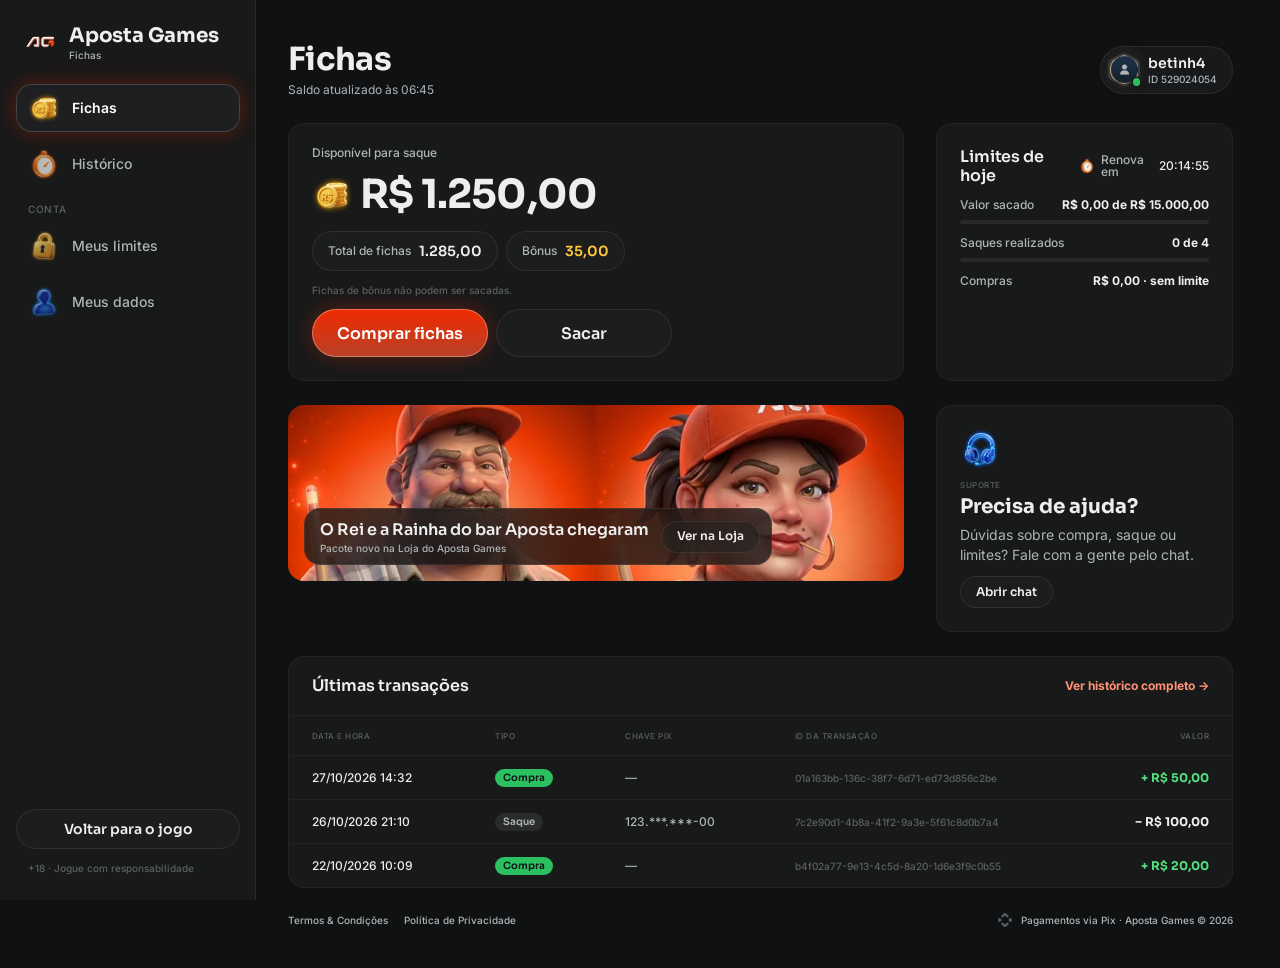
==== fichas/index.html @ f34101fd "Aposta Games · protótipo navegável gerado a partir do EstrelaGames (cores, logo, verso, Rei e Rainha" ====
<!doctype html>
<html lang="pt-BR">
<head>
<meta charset="utf-8">
<meta name="viewport" content="width=device-width, initial-scale=1, viewport-fit=cover">
<meta name="robots" content="noindex, nofollow">
<meta name="theme-color" content="#101112">
<title>Fichas · Aposta Games</title>
<link rel="icon" href="../assets/ui/logo_icon.webp">
<link rel="preconnect" href="https://fonts.googleapis.com">
<link rel="preconnect" href="https://fonts.gstatic.com" crossorigin>
<link rel="stylesheet" href="https://fonts.googleapis.com/css2?family=Inter:wght@400;500;600;700&family=Sora:wght@600;700;800&display=swap">
<link rel="stylesheet" href="../css/tokens.css?v=20261027h">
<link rel="stylesheet" href="../css/ui.css?v=20261027h">
<link rel="stylesheet" href="fichas.css?v=20261027h">
</head>
<body>
<svg width="0" height="0" style="position:absolute" aria-hidden="true">
  <defs><clipPath id="hexclip" clipPathUnits="objectBoundingBox"><path id="hexpath" d=""/></clipPath></defs>
  <symbol id="i-chev-l-light" viewBox="0 0 320 512"><path d="M20.7 267.3c-6.2-6.2-6.2-16.4 0-22.6l192-192c6.2-6.2 16.4-6.2 22.6 0s6.2 16.4 0 22.6L54.6 256 235.3 436.7c6.2 6.2 6.2 16.4 0 22.6s-16.4 6.2-22.6 0l-192-192z"/></symbol>
  <symbol id="i-x" viewBox="0 0 384 512"><path d="M324.5 411.1c6.2 6.2 16.4 6.2 22.6 0s6.2-16.4 0-22.6L214.6 256 347.1 123.5c6.2-6.2 6.2-16.4 0-22.6s-16.4-6.2-22.6 0L192 233.4 59.5 100.9c-6.2-6.2-16.4-6.2-22.6 0s-6.2 16.4 0 22.6L169.4 256 36.9 388.5c-6.2 6.2-6.2 16.4 0 22.6s16.4 6.2 22.6 0L192 278.6 324.5 411.1z"/></symbol>
  <symbol id="i-check" viewBox="0 0 448 512"><path d="M438.6 105.4c12.5 12.5 12.5 32.8 0 45.3l-256 256c-12.5 12.5-32.8 12.5-45.3 0l-128-128c-12.5-12.5-12.5-32.8 0-45.3s32.8-12.5 45.3 0L160 338.7 393.4 105.4c12.5-12.5 32.8-12.5 45.3 0z"/></symbol>
  <symbol id="i-copy" viewBox="0 0 448 512"><path d="M208 0H332.1c12.7 0 24.9 5.1 33.9 14.1l67.9 67.9c9 9 14.1 21.2 14.1 33.9V336c0 26.5-21.5 48-48 48H208c-26.5 0-48-21.5-48-48V48c0-26.5 21.5-48 48-48zM48 128h80v64H64V448H256V416h64v48c0 26.5-21.5 48-48 48H48c-26.5 0-48-21.5-48-48V176c0-26.5 21.5-48 48-48z"/></symbol>
  <symbol id="i-pix" viewBox="0 0 24 24"><path d="M6.1 6.3 10.1 2.3a2.7 2.7 0 0 1 3.8 0l4 4-2.3 2.3-2.9-2.9a1 1 0 0 0-1.4 0L8.4 8.6 6.1 6.3zm11.8 11.4-4 4a2.7 2.7 0 0 1-3.8 0l-4-4 2.3-2.3 2.9 2.9a1 1 0 0 0 1.4 0l2.9-2.9 2.3 2.3zM2.3 10.1l1.6-1.6L7.4 12l-3.5 3.5-1.6-1.6a2.7 2.7 0 0 1 0-3.8zm19.4 0a2.7 2.7 0 0 1 0 3.8l-1.6 1.6-3.5-3.5 3.5-3.5 1.6 1.6z"/></symbol>
</svg>

<div class="fx">
  <aside class="side" id="side" aria-label="Menu"></aside>
  <div class="main">
    <header class="mtop" id="mtop"></header>
    <main class="page" id="page"></main>
    <footer class="foot" id="foot"></footer>
  </div>
</div>
<div class="veil" id="veil" hidden><section class="drawer" id="drawer" role="dialog" aria-modal="true"></section></div>
<div class="toast" id="toast"><span class="hint-pill" id="toastTxt"></span></div>

<script src="fichas.js?v=20261027h"></script>
</body>
</html>
---- css/tokens.css ----
/* Aposta Games · tokens do DS EstrelaGames (Rjx31bgpOt4m1U8DVKyWtd · modo Aposta Games), valores resolvidos 1:1 */
:root{
  color-scheme: dark;
  /* background */
  --bg-default:#101112; --bg-subtle:#181919; --bg-strong:#212223; --bg-raised:#28292a; --bg-inset:#010101; --bg-highlight:#ffffff14; --bg-chrome:#181919; --bg-divider:#28292a; --bg-band:#00000052;
  --bga-default-50:#10111280; --bga-default-75:#101112bf; --bga-subtle-50:#18191980; --bga-subtle-75:#181919bf;
  --bga-strong-25:#21222340; --bga-strong-50:#21222380; --bga-strong-75:#212223bf;
  --bga-secondary-16:#ff927629; --bga-secondary-32:#ff927652; --bga-accent-12:#ffc8411f;
  /* border */
  --border-muted:#ffffff14; --border-default:#212223; --border-strong:#383a3b; --border-focus:#f02a00;
  --border-hl-top:#ffffff29; --border-gold-top:#ffd1c5e5; --border-gold-bottom:#f02a005c;
  /* text */
  --text-default:#edeeee; --text-muted:#b0b4b6; --text-link:#ff9276; --text-subtle:#5d6062; --text-disabled:#454849;
  --text-brand:#ff9276; --text-success:#52de7e; --text-error:#ff6b6e; --text-prize:#ffc841;
  --text-on-color:#ffffff; --text-on-color-muted:#ffffffd9; --text-on-color-subtle:#ffffffb2; --text-on-light:#101112;
  /* system */
  --sys-info:#ff3d00; --sys-success:#2cc160; --sys-success-strong:#8cf0a9; --sys-warning:#ffbe2e; --sys-error:#ef4452;
  --sysa-success-25:#2cc16040; --sysa-error-25:#ef445240; --sysa-info-25:#3b74f540;
  --notification-error:#ef4452;
  /* effects */
  --hl-subtle:#ffffff29; --hl:#ffffff52; --hl-strong:#ffffff7a;
  --shadow-faint:#0000001f; --shadow-subtle:#0000003d; --shadow:#00000066; --shadow-strong:#00000080;
  --glow-info:#f02a0052; --glow-accent:#ffbe2e52; --glow-success:#52de7ea3; --glow-gold:#ff927652; --glow-blue:#ff9276; --glow-red:#ff6b6e;
  /* surfaces */
  --surface-card-top:#181919; --surface-card-bottom:#101112; --surface-elevated-top:#28292a; --surface-elevated-bottom:#181919;
  /* buttons */
  --btn-primary-top:#f02a00; --btn-primary-bg:#b74127; --btn-secondary-border:#ff3d00;
  --btn-disabled-top:#28292a; --btn-disabled-bg:#28292a; --btn-disabled-text:#454849;
  /* tabs */
  --tab-default-text:#b0b4b6; --tab-container:#212223; --input-border:#212223;
  --tab-padrao:#f02a00; --tab-padrao-tint:#f02a003d; --tab-rosa:#e93d82; --tab-rosa-tint:#e93d823d;
  /* games */
  --game-truco:#e5484d; --game-paulista:#3b74f5; --game-cacheta:#8752f2; --game-tranca:#2cc160; --game-buraco:#1f9a4a;
  --game-poker:#0fa968; --game-sinuca:#2fa35a; --game-todos:#ff3d00; --game-domino:#14b8a6; --game-dama:#f76b15; --game-xadrez:#5b6cff;
  --game-paulista-tint:#3b74f53d; --game-truco-tint:#e5484d3d; --game-cacheta-tint:#8752f23d; --game-buraco-tint:#1f9a4a3d;
  /* crew */
  --crew-engenheiro:#4fb3ff; --crew-comandante:#f5c542; --crew-piloto:#ff5a36; --crew-navegador:#e86bff; --crew-explorador:#4dffb8;
  --crew-bar:#ff9f43; --crew-reis:#34d399; --crew-nobru:#3d8bff; --crew-inhui:#ff4fb0;
  /* stake / table */
  --stake-padrao-top:#75210e; --stake-padrao-bottom:#3c140b; --stake-iniciante-top:#1f9a4a; --stake-iniciante-bottom:#1f502c;
  --table-card-top:#1f5a4a; --table-card-bottom:#0f2e2a; --table-stake:#ffc841;
  --plus-bg:#52de7e; --plus-icon:#101112;
  /* cards */
  --card-face:#ffffff; --card-border:#9ea2a4; --suit-red:#c72c3d; --suit-black:#141922; --back-top:#8e321d; --back-bottom:#540d00;
  /* seat timer */
  --seat-timer-track:#ffffff1f; --seat-timer:#ff3d00;
  /* type */
  --f-display:"Sora", "Inter", system-ui, sans-serif;
  --f-ui:"Inter", system-ui, -apple-system, sans-serif;
  --f-call:"Industry", "Sora", sans-serif;
  /* marca · Aposta Games (sobrescreve) */
  --back-top:#651301; --back-bottom:#201411; --btn-primary-text:#ffffff; --crew-nobru:#FF3D00; --crew-inhui:#FF3D00; --crew-rainhaaposta:#FF9276;
}
/* estilos de texto do DS */
.t-d3xl{font:700 64px/1.2 var(--f-display);letter-spacing:-.02em}
.t-d2xl{font:700 48px/1.2 var(--f-display);letter-spacing:-.02em}
.t-dxl{font:700 40px/1.2 var(--f-display);letter-spacing:-.02em}
.t-dl{font:700 32px/1.2 var(--f-display);letter-spacing:-.02em}
.t-dm{font:700 24px/1.2 var(--f-display);letter-spacing:-.01em}
.t-ds{font:700 20px/1.2 var(--f-display);letter-spacing:-.01em}
.t-dxs{font:600 16px/1.2 var(--f-display)}
.t-d2xs{font:600 14px/1.2 var(--f-display)}
.t-d3xs{font:600 12px/1.2 var(--f-display)}
.t-hm{font:700 20px/1.2 var(--f-ui)}
.t-ll{font:500 16px/1 var(--f-ui)} .t-lm{font:500 14px/1 var(--f-ui)} .t-ls{font:500 12px/1 var(--f-ui)} .t-lxs{font:500 10px/1 var(--f-ui)} .t-l2xs{font:500 8px/1 var(--f-ui)}
.t-link{font:700 12px/1.5 var(--f-ui)}
.t-p2xl{font:400 20px/1.5 var(--f-ui)} .t-pm{font:400 14px/1.5 var(--f-ui)} .t-ps{font:400 12px/1.5 var(--f-ui)}
---- css/ui.css ----
/* EstrelaGames · base + componentes do DS (Apple Gamer Style · Glass). Medidas 1:1 com o Figma (frame 375). */
*{box-sizing:border-box}
html,body{height:100%;margin:0}
body{background:#05080c;color:var(--text-default);font-family:var(--f-ui);-webkit-font-smoothing:antialiased;overflow:hidden;-webkit-text-size-adjust:100%}
button{font:inherit;color:inherit;border:0;background:none;padding:0;margin:0;cursor:pointer;-webkit-tap-highlight-color:transparent;text-align:inherit}
button:focus-visible,[role="button"]:focus-visible{outline:2px solid var(--border-focus);outline-offset:2px}
/* cards clicáveis são div[role=button]: o WebKit (iPhone) não estica os filhos de um <button> com flex */
[role="button"]{cursor:pointer;-webkit-tap-highlight-color:transparent;-webkit-user-select:none;user-select:none;outline:0}
input{font:inherit;color:inherit;border:0;background:none;outline:0;padding:0;margin:0;min-width:0}
img,video{display:block;max-width:100%;user-select:none;-webkit-user-drag:none}
svg{display:block}
[hidden]{display:none!important}
.ic{flex:none;object-fit:contain;pointer-events:none}

/* ---------- aparelho ---------- */
.stage-wrap{position:fixed;inset:0;display:flex;align-items:center;justify-content:center}
.phone{position:relative;width:375px;height:812px;background:var(--bg-subtle);overflow:hidden;border-radius:48px;box-shadow:0 0 0 10px #0c1016,0 0 0 11px #2a3340,0 40px 80px rgba(0,0,0,.6);transform-origin:center;display:flex;flex-direction:column}
.status{position:relative;flex:none;height:44px;display:flex;align-items:center;justify-content:space-between;padding:0 26px 0 32px;font:600 15px/1 var(--f-ui);background:var(--bg-subtle);z-index:60;pointer-events:none}
.status .island{position:absolute;left:50%;top:10px;width:118px;height:32px;margin-left:-59px;border-radius:20px;background:#000}
.status .icons{display:flex;gap:6px;align-items:center}
.app{position:relative;flex:1;min-height:0;overflow:hidden}
@media (max-width:520px){
  .phone{width:100vw;height:100vh;height:100dvh;border-radius:0;box-shadow:none;transform:none!important}
  .status{display:none}
  .app{padding-top:env(safe-area-inset-top,0px)}
}
.scr{position:absolute;inset:0;display:flex;flex-direction:column;background:var(--bg-subtle);overflow:hidden}
.app>.scr{top:env(safe-area-inset-top,0px)}
@media (min-width:521px){.app>.scr{top:0}}
.scroll{flex:1;min-height:0;overflow-y:auto;overflow-x:hidden;-webkit-overflow-scrolling:touch;scrollbar-width:none;overscroll-behavior:contain}
.scroll::-webkit-scrollbar,.hscroll::-webkit-scrollbar{display:none}
/* linha com rolagem lateral: sem clip, sangra até a borda da tela (regra Oct 26) */
.hscroll{display:flex;overflow-x:auto;overflow-y:visible;scrollbar-width:none;margin:0 -8px;padding:0 8px;scroll-padding:0 8px;-webkit-overflow-scrolling:touch}

/* ---------- ícones 3D ---------- */
.i16{width:16px;height:16px}.i20{width:20px;height:20px}.i24{width:24px;height:24px}.i28{width:28px;height:28px}.i32{width:32px;height:32px}.i36{width:36px;height:36px}.i40{width:40px;height:40px}.i48{width:48px;height:48px}

/* ---------- header-game (Mobile · Glass) ---------- */
.hdr{position:relative;flex:none;height:64px;display:flex;align-items:center;gap:4px;padding:8px 12px;background:var(--bg-subtle);overflow:hidden;z-index:20}
.hdr::before{content:"";position:absolute;left:48px;top:-70px;width:280px;height:140px;border-radius:50%;background:var(--glow-blue);filter:blur(60px);opacity:.15;pointer-events:none}
.hdr .side{position:relative;flex:1;min-width:0;display:flex;align-items:center;gap:4px}
.hdr .logo{width:24px;height:36px;display:grid;place-items:center;flex:none}
.hdr .logo img{width:25px;height:24px}
.cpill{flex:1;min-width:0;height:34px;display:flex;align-items:center;gap:2px;padding:4px;border-radius:999px;background:linear-gradient(90deg,#52de7e1a,#21222306),var(--bga-strong-50);box-shadow:inset 0 0 0 1px var(--border-muted);overflow:hidden}
.cpill.bonus{padding:4px 8px 4px 4px;background:linear-gradient(90deg,#21222306,#ffc8411a),var(--bga-strong-50)}
.cpill .ic{width:24px;height:24px}
.cpill .t{flex:1;min-width:0;display:flex;flex-direction:column;gap:2px;text-align:left}
.cpill .t small{font:500 8px/1 var(--f-ui);color:var(--text-muted)}
.cpill .t b{font:700 12px/10px var(--f-ui);color:var(--text-default);white-space:nowrap;overflow:hidden;text-overflow:ellipsis}
.cpill.bonus .t b{color:var(--text-prize)}
.cpill .plus{width:20px;height:20px;border-radius:10px;background:var(--plus-bg);display:grid;place-items:center;flex:none}
.cpill .plus svg{width:12px;height:12px;fill:var(--plus-icon)}
.hbell{position:relative;width:36px;height:36px;border-radius:18px;background:var(--bga-strong-50);box-shadow:inset 0 0 0 1px var(--border-muted);display:grid;place-items:center;flex:none}
.hbell .ic{width:28px;height:28px}
.hbell i{position:absolute;left:28px;top:0;width:8px;height:8px;border-radius:50%;background:var(--notification-error)}
.hbell i[hidden]{display:none}

/* ---------- header-avatar (hexágono com borda da tripulação) ---------- */
.hav{position:relative;display:inline-block;flex:none;width:var(--w,44px);height:var(--h,48px)}
.hav .gl{position:absolute;left:-4.5%;top:0;width:109%;aspect-ratio:1;border-radius:50%;background:var(--cc);filter:blur(calc(var(--w,44px) * .16));opacity:.45;pointer-events:none}
.hav .hx{position:absolute;inset:0;-webkit-clip-path:url(#hexclip);clip-path:url(#hexclip);background:var(--cc)}
.hav .hx img{position:absolute;inset:2px;width:calc(100% - 4px);height:calc(100% - 4px);object-fit:cover;object-position:center top;-webkit-clip-path:url(#hexclip);clip-path:url(#hexclip);background:var(--bg-raised)}
.hav .on{position:absolute;left:77%;top:75%;width:23%;aspect-ratio:1;border-radius:50%;background:var(--sys-success);box-shadow:0 0 0 1.5px var(--bg-subtle)}
.hav.xs{--w:24px;--h:26px}.hav.s{--w:32px;--h:35px}.hav.m{--w:44px;--h:48px}.hav.l{--w:56px;--h:60px}
.hav.xs .hx img,.hav.s .hx img{inset:1.5px;width:calc(100% - 3px);height:calc(100% - 3px)}
.hav.empty{height:var(--w)}
.hav.empty .av0{position:absolute;inset:4.5%;width:91%;height:91%}
.hav.empty .add{position:absolute;left:63.6%;top:63.6%;width:27.3%;height:27.3%;border-radius:50%;background:var(--plus-bg);box-shadow:0 0 0 1.2px var(--bg-subtle);display:grid;place-items:center}
.hav.empty .add svg{width:58%;height:58%;fill:var(--plus-icon)}

/* ---------- avatar circular (avatar-estrela-games) ---------- */
.av{position:relative;display:inline-block;vertical-align:middle;flex:none;width:var(--s,48px);height:var(--s,48px);border-radius:50%;background:linear-gradient(180deg,var(--surface-elevated-top),var(--surface-elevated-bottom));box-shadow:inset 0 0 0 var(--bw,2px) #ffffff29}
.av img{position:absolute;inset:var(--bw,2px);width:calc(100% - 2*var(--bw,2px));height:calc(100% - 2*var(--bw,2px));border-radius:50%;object-fit:cover;object-position:center top}
.av.s{--s:32px;--bw:1px}.av.m{--s:48px;--bw:2px}.av.l{--s:80px;--bw:3px}.av.xl{--s:120px;--bw:4px}
.av .lvl{position:absolute;left:50%;bottom:-4px;transform:translateX(-50%);padding:1px 6px;border-radius:999px;background:var(--bg-raised);box-shadow:0 0 0 2px var(--bg-default);font:600 12px/14px var(--f-display);white-space:nowrap}
.av.empty .ph{position:absolute;inset:25%;width:50%;height:50%;fill:#ffffff52}
.av .addb{position:absolute;left:63.3%;top:63.3%;width:36.7%;height:36.7%;border-radius:50%;background:var(--plus-bg);display:grid;place-items:center;box-shadow:0 0 0 3px var(--bg-subtle)}
.av .addb svg{width:50%;height:50%;fill:#fff}

/* ---------- navbar-glass ---------- */
.nav{position:absolute;left:16px;right:16px;bottom:calc(12px + env(safe-area-inset-bottom,0px));height:64px;display:flex;align-items:stretch;padding:4px;border-radius:24px;background:var(--bga-strong-75);box-shadow:inset 0 0 0 1px var(--border-muted);-webkit-backdrop-filter:blur(24px);backdrop-filter:blur(24px);z-index:30}
.nav>button{position:relative;flex:1;min-width:0;display:flex;flex-direction:column;align-items:center;justify-content:center;border-radius:20px}
.nav>button .ic{width:32px;height:32px;opacity:.75}
.nav>button>span{font:500 10px/1 var(--f-ui);color:var(--text-subtle);white-space:nowrap}
.nav>button.on{flex:none;width:104px;justify-content:flex-end;gap:2px;padding-bottom:6px;background:var(--bga-secondary-16);box-shadow:inset 0 0 0 1px var(--hl-subtle),0 0 20px var(--glow-info)}
.nav>button.on .ic{position:absolute;left:28px;top:-14px;width:48px;height:48px;opacity:1}
.nav>button.on .lr{width:100%;display:flex;align-items:center;justify-content:space-between;padding:0 8px}
.nav>button.on .lr span{font:500 10px/1 var(--f-ui);color:var(--text-on-color)}
.nav .lr i{width:16px;height:16px;display:grid;place-items:center}
.nav .lr svg{width:10px;height:16px;fill:var(--text-on-color)}

/* ---------- game-block ---------- */
.gb{position:relative;flex:none;width:72px;height:64px;border-radius:16px;display:flex;flex-direction:column;align-items:center;justify-content:center;padding:4px 0;background:var(--tab-container);box-shadow:inset 0 0 0 1px var(--hl);font:500 10px/1 var(--f-ui);color:var(--text-on-color);white-space:nowrap}
.gb .ic{width:40px;height:40px}
.gb.on{justify-content:flex-end;padding:0 0 6px;background:var(--gc);box-shadow:0 4px 12px var(--gs,transparent)}
.gb.on .ic{position:absolute;left:50%;top:-12px;width:60px;height:60px;margin-left:-30px}
.gb .lk{position:absolute;right:4px;top:4px;width:14px;height:14px;opacity:.8}
.gb.on .lk{display:none}
.games-row{gap:8px;padding-top:12px;margin-top:-12px}
.games-row .gb{width:72px}

/* ---------- tabs ---------- */
.tabs{display:flex;gap:2px;height:44px;padding:4px;border-radius:12px;background:var(--bg-raised);box-shadow:inset 0 0 0 1px var(--input-border)}
.tabs>button{position:relative;flex:1;min-width:0;height:34px;border-radius:8px;display:flex;align-items:center;justify-content:center;padding:8px 16px;font:500 12px/1 var(--f-ui);color:var(--tab-default-text);white-space:nowrap}
.tabs>button.on{background:var(--tc-tint);font:700 12px/18px var(--f-ui);color:var(--text-default)}
.tabs>button.on::after{content:"";position:absolute;left:50%;bottom:0;width:24px;height:3px;margin-left:-12px;border-radius:2px;background:var(--tc);box-shadow:0 0 8px var(--tc)}
.tabs>button .lk{font:500 9px/1 var(--f-ui);margin-left:4px;opacity:.7}
.tabs{--tc:var(--tab-padrao);--tc-tint:var(--tab-padrao-tint)}
.tabs.t-azul{--tc:var(--game-paulista);--tc-tint:var(--game-paulista-tint)}
.tabs.t-vermelha{--tc:var(--game-truco);--tc-tint:var(--game-truco-tint)}
.tabs.t-roxa{--tc:var(--game-cacheta);--tc-tint:var(--game-cacheta-tint)}
.tabs.t-verde{--tc:var(--game-buraco);--tc-tint:var(--game-buraco-tint)}
.tabs.t-rosa{--tc:var(--tab-rosa);--tc-tint:var(--tab-rosa-tint)}

/* ---------- button-glass ---------- */
.btn{display:inline-flex;align-items:center;justify-content:center;gap:8px;white-space:nowrap;transition:transform .12s,filter .12s;flex:none}
.btn:active{transform:scale(.97)}
.btn.l{height:48px;padding:0 24px;border-radius:24px;font:600 16px/1.2 var(--f-display)}
.btn.m{height:40px;padding:0 20px;border-radius:20px;font:600 14px/1.2 var(--f-display)}
.btn.s{height:32px;padding:0 16px;border-radius:16px;font:600 12px/1.2 var(--f-display)}
.btn.xl{height:56px;padding:0 24px;border-radius:28px;font:600 16px/1.2 var(--f-display)}
.btn.m44{height:44px;border-radius:22px}
.btn.pri{background:linear-gradient(180deg,var(--btn-primary-top),var(--btn-primary-bg));box-shadow:inset 0 0 0 1px var(--hl),0 0 20px var(--glow-info);color:var(--btn-primary-text)}
.btn.sec{background:var(--bga-strong-50);box-shadow:inset 0 0 0 1px var(--border-muted);color:var(--text-default)}
.btn:disabled,.btn.dis{background:var(--btn-disabled-bg);box-shadow:none;color:var(--btn-disabled-text);pointer-events:none}
.btn.danger-txt{background:none;box-shadow:none;color:var(--text-error);font:500 14px/1 var(--f-ui)}
.btn.fill{flex:1;min-width:0}
.btn.wide{width:100%}
.btn .ic{width:20px;height:20px}

/* ---------- button-icon ---------- */
.bicon{width:40px;height:40px;border-radius:20px;display:grid;place-items:center;flex:none;background:var(--bga-strong-50);box-shadow:inset 0 0 0 1px var(--border-muted)}
.bicon .ic{width:24px;height:24px}
.bicon.s{width:32px;height:32px;border-radius:16px}.bicon.s .ic{width:20px;height:20px}
.bicon svg{width:14px;height:14px;fill:var(--text-default)}
.bicon.s28{width:28px;height:28px;border-radius:14px}.bicon.s28 svg{width:16px;height:16px}

/* ---------- tag ---------- */
.tag{display:inline-flex;align-items:center;gap:4px;padding:2px 8px;border-radius:999px;font:600 12px/14px var(--f-display);white-space:nowrap;flex:none}
.tag.neutral{background:#ffffff14;color:var(--text-muted)}
.tag.gold{background:#ff927629;color:var(--text-brand);box-shadow:inset 0 0 0 1px #ffd1c58c}
.tag.success{background:var(--sys-success);color:var(--bg-default)}
.tag.danger{background:var(--sys-error);color:var(--text-default)}
.tag.info{background:var(--sys-info);color:var(--text-default)}
.tag.live{background:var(--sys-error);color:var(--text-default)}
.tag.beginner{background:var(--game-buraco);color:var(--text-default)}

/* ---------- section-title ---------- */
.stitle{display:flex;align-items:center;justify-content:space-between;gap:16px}
.stitle .tx{flex:1;min-width:0;display:flex;flex-direction:column;gap:2px}
.stitle b{font:700 20px/1.2 var(--f-display);letter-spacing:-.01em}
.stitle small{font:500 12px/1 var(--f-ui);color:var(--text-muted)}
.trow{display:flex;align-items:center;justify-content:space-between;gap:8px}
.trow b{font:600 14px/1.2 var(--f-display)}
.trow small{font:500 10px/1 var(--f-ui);color:var(--text-subtle)}

/* ---------- page-top ---------- */
.ptop{flex:none;display:flex;align-items:center;justify-content:space-between;gap:8px;padding:8px;min-height:45px}
.ptop .l{display:flex;align-items:center;gap:8px;min-width:0}
.ptop .back{width:28px;height:28px;border-radius:14px;display:grid;place-items:center;background:var(--bga-strong-50);box-shadow:inset 0 0 0 1px var(--border-muted);flex:none}
.ptop .back svg{width:10px;height:16px;fill:var(--text-default)}
.ptop .tx{display:flex;flex-direction:column;min-width:0}
.ptop .tx b{font:600 16px/1.2 var(--f-display);white-space:nowrap;overflow:hidden;text-overflow:ellipsis}
.ptop .tx small{display:flex;align-items:center;gap:4px;font:500 10px/1 var(--f-ui);color:var(--text-muted)}
.ptop .tx small i{width:6px;height:6px;border-radius:50%;background:var(--sys-success)}

/* ---------- input-search / input ---------- */
.search{display:flex;align-items:center;gap:8px;height:40px;padding:0 16px 0 12px;border-radius:20px;background:var(--bga-strong-50);box-shadow:inset 0 0 0 1px var(--border-muted)}
.search svg{width:16px;height:16px;fill:var(--text-muted);flex:none}
.search input{flex:1;font:500 12px/1 var(--f-ui);color:var(--text-default)}
.search input::placeholder{color:var(--text-muted)}
.field{display:flex;flex-direction:column;gap:8px}
.field>label{font:500 14px/1 var(--f-ui);color:var(--text-default)}
.field .box{display:flex;align-items:center;gap:8px;height:40px;padding:8px 12px;border-radius:12px;background:var(--bga-strong-50);box-shadow:inset 0 0 0 1px var(--border-muted)}
.field .box:focus-within{box-shadow:inset 0 0 0 1px var(--border-focus)}
.field .box input{flex:1;font:400 14px/1.5 var(--f-ui);color:var(--text-default)}
.field .box input::placeholder{color:var(--text-disabled)}
.field .box button svg{width:20px;height:20px;fill:var(--text-muted)}

/* ---------- otp ---------- */
.otp{display:flex;gap:8px;justify-content:center}
.otp .bx{width:48px;height:56px;border-radius:12px;background:#ffffff14;display:grid;place-items:center;font:700 24px/1.2 var(--f-display);color:var(--text-default);box-shadow:inset 0 0 0 1px var(--border-muted)}
.otp .bx.act{background:#ffffff1f;box-shadow:inset 0 0 0 2px var(--border-focus),0 0 12px var(--glow-info)}
.otp .bx.act::after{content:"";width:2px;height:24px;background:var(--border-focus);animation:blink 1s steps(1) infinite}
@keyframes blink{50%{opacity:0}}
.otp-in{position:absolute;opacity:0;pointer-events:none;width:1px;height:1px}

/* ---------- progress ---------- */
.prog{height:4px;border-radius:999px;background:#ffffff1f;overflow:hidden;flex:1}
.prog i{display:block;height:100%;border-radius:inherit;background:var(--tab-padrao);transition:width .3s}

/* ---------- stake-pill ---------- */
.stakes{position:relative;height:128px;overflow:hidden;margin:0 -8px}
.stakes .track{position:absolute;top:8px;left:50%;transform:translateX(-50%);display:flex;align-items:center;gap:8px;height:112px}
.sp{position:relative;flex:none;display:flex;flex-direction:column;border-radius:16px;padding:4px 4px 0;background:linear-gradient(180deg,var(--surface-elevated-top),var(--surface-card-bottom));box-shadow:inset 0 0 0 1px #ffffff29,0 16px 40px var(--shadow);transition:width .25s,height .25s}
.sp .st{position:relative;flex:1;align-self:stretch;border-radius:12px;display:flex;flex-direction:column;align-items:center;justify-content:center;gap:4px;background:linear-gradient(180deg,var(--stake-padrao-top),var(--stake-padrao-bottom));box-shadow:inset 0 0 0 1px var(--hl-subtle),inset 0 2px 8px var(--shadow)}
.sp .v{display:flex;align-items:center;gap:4px;font:600 14px/1.2 var(--f-display);white-space:nowrap}
.sp .v .ic{width:14px;height:14px}
.sp .q{position:absolute;top:4px;right:4px;display:flex;align-items:center;gap:3px;padding:2px 5px;border-radius:8px;background:var(--bga-strong-50);font:500 8px/1 var(--f-ui);white-space:nowrap}
.sp .q::before{content:"";width:5px;height:5px;border-radius:50%;background:var(--sys-success)}
.sp .tg{padding:2px 6px;border-radius:6px;background:var(--bga-strong-50);font:500 8px/1 var(--f-ui);color:var(--text-success)}
.sp .ft{flex:none;display:flex;align-items:center;justify-content:center;gap:3px;padding:4px 0 5px;white-space:nowrap}
.sp .ft small{font:500 8px/1 var(--f-ui);color:var(--text-muted)}
.sp .ft b{font:500 8px/1 var(--f-ui)}
.sp.ini .st{background:linear-gradient(180deg,var(--stake-iniciante-top),var(--stake-iniciante-bottom))}
.sp.S{width:68px;height:68px;padding:4px}
.sp.S .q,.sp.S .ft,.sp.S .tg{display:none}
.sp.M{width:88px;height:88px}
.sp.M .v{font:600 16px/1.2 var(--f-display)} .sp.M .v .ic{width:18px;height:18px}
.sp.L{width:112px;height:112px}
.sp.L .v{font:700 20px/1.2 var(--f-display);letter-spacing:-.01em} .sp.L .v .ic{width:24px;height:24px}
.sp.L .ft b{font:500 10px/1 var(--f-ui)}
.sp.on{box-shadow:inset 0 0 0 2px var(--btn-secondary-border),0 0 20px var(--glow-info)}
.sp.on .st{background:linear-gradient(180deg,var(--btn-primary-top),var(--btn-primary-bg))}
.sp.on.ini .st{background:linear-gradient(180deg,var(--stake-iniciante-top),var(--stake-iniciante-bottom))}
.stake-grid{display:grid;grid-template-columns:repeat(3,minmax(0,1fr));gap:12px}
.stake-grid .sp{width:auto;height:88px}

/* ---------- table-glass (mesa aberta) ---------- */
.tg-row{display:grid;grid-template-columns:repeat(2,minmax(0,1fr));gap:16px 8px}
.tgl{position:relative;height:92px;border-radius:46px;padding:4px;display:flex;background:linear-gradient(180deg,var(--surface-elevated-top),var(--surface-card-bottom));box-shadow:inset 0 0 0 1px #ffffff29,0 16px 40px var(--shadow);text-align:left}
.tgl .felt{flex:1;align-self:stretch;min-width:0;display:flex;align-items:center;padding:10px 12px 6px 70px;border-radius:41px;background:linear-gradient(180deg,var(--table-card-top),var(--table-card-bottom));box-shadow:inset 0 0 0 1px var(--hl-subtle),inset 0 2px 8px var(--shadow)}
.tgl .vals{display:flex;flex-direction:column;gap:4px;min-width:0}
.tgl .vals b{font:600 14px/1.2 var(--f-display);color:var(--table-stake);white-space:nowrap}
.tgl .vals small{font:500 10px/1 var(--f-ui);color:#ffffffb2;white-space:nowrap}
.tgl .seats{display:flex;align-items:center;gap:2px;height:20px}
.tgl .seats .pl{display:flex}
.tgl .seats .pl span{width:20px;height:20px;border-radius:10px;overflow:hidden;background:var(--cc);margin-right:-6px;box-shadow:0 0 0 1px var(--table-card-bottom)}
.tgl .seats .pl span img{width:100%;height:100%;object-fit:cover;object-position:center top}
.tgl .seats em{font:600 12px/14px var(--f-display);font-style:normal;margin-left:8px}
.tgl .tab{position:absolute;left:50%;top:-8px;transform:translateX(-50%);padding:2px 8px;border-radius:8px;background:var(--surface-elevated-top);box-shadow:inset 0 0 0 1px var(--border-muted);font:500 10px/12px var(--f-ui);color:var(--text-subtle);white-space:nowrap}
.tgl .deck{position:absolute;left:14px;top:25px;width:52px;height:52px}
.tgl.locked .felt>*{opacity:.55}
.tgl.pool{border-radius:16px}
.tgl.pool .felt{border-radius:12px;position:relative;overflow:hidden;background:linear-gradient(180deg,#2fa35a,#145c32)}
.tgl.pool .felt::before{content:"";position:absolute;left:30%;top:0;bottom:0;border-left:1px solid #ffffff29}
.tgl.pool .pk{position:absolute;width:10px;height:10px;border-radius:50%;background:#000000b2;box-shadow:inset 0 0 0 1px #ffffff1f}

/* ---------- action-tile ---------- */
.atile{width:80px;height:64px;border-radius:16px;display:flex;flex-direction:column;align-items:center;justify-content:center;background:var(--bga-strong-50);box-shadow:inset 0 0 0 1px var(--border-muted);font:600 14px/1.2 var(--f-display);flex:none}
.atile .ic{width:28px;height:28px}

/* ---------- bottom sheet (sheet glass) ---------- */
.veil{position:absolute;inset:0;z-index:50;background:var(--bga-default-75);display:flex;align-items:flex-end;animation:fade .2s both}
.bsheet{position:relative;width:100%;max-height:calc(100% - 24px);display:flex;flex-direction:column;align-items:stretch;gap:12px;padding:8px 12px calc(24px + env(safe-area-inset-bottom,0px));border-radius:24px 24px 0 0;background:var(--bg-subtle);box-shadow:inset 0 1px 0 var(--hl-subtle),0 16px 40px var(--shadow);animation:up .28s cubic-bezier(.2,.9,.3,1) both;overflow:hidden}
.bsheet.g16{gap:16px}
.bsheet .handle{width:36px;height:4px;border-radius:2px;background:var(--border-muted);align-self:center;flex:none}
.bsheet .scroll{margin:0 -12px;padding:0 12px}
.sh-h{display:flex;align-items:center;gap:12px;flex:none}
.sh-h>.ic{width:36px;height:36px}
.sh-h .tx{flex:1;min-width:0;display:flex;flex-direction:column;gap:2px}
.sh-h .tx b{font:600 16px/1.2 var(--f-display)}
.sh-h .tx small{font:500 10px/1.2 var(--f-ui);color:var(--text-subtle)}
.sh-h .tx small.ok{display:flex;align-items:center;gap:6px;color:var(--sys-success)}
.sh-h .tx small.ok::before{content:"";width:8px;height:8px;border-radius:50%;background:var(--sys-success)}
.xbtn{width:32px;height:32px;border-radius:16px;display:grid;place-items:center;background:var(--bga-strong-50);box-shadow:inset 0 0 0 1px var(--border-muted);flex:none}
.xbtn svg{width:14px;height:14px;fill:var(--text-default)}
@keyframes up{from{transform:translateY(100%)}to{transform:none}}
@keyframes fade{from{opacity:0}}
@keyframes pop{from{transform:scale(.3);opacity:0}}

/* ---------- hint (pílula) / toast ---------- */
.hint-pill{display:inline-flex;align-items:center;gap:4px;padding:4px 12px;border-radius:999px;background:var(--bga-strong-75);box-shadow:inset 0 0 0 1px var(--hl-subtle);font:500 10px/1.2 var(--f-ui);color:var(--text-default);white-space:nowrap;-webkit-backdrop-filter:blur(12px);backdrop-filter:blur(12px)}
.toast{position:absolute;left:50%;top:72px;transform:translate(-50%,-8px);opacity:0;transition:opacity .2s,transform .2s;z-index:90;pointer-events:none;max-width:calc(100% - 32px)}
.toast .hint-pill{font-size:11px;padding:6px 14px;white-space:normal;text-align:center}
.toast.show{opacity:1;transform:translate(-50%,0)}

/* ---------- list / cells ---------- */
.cell{display:flex;flex-direction:column;gap:2px;padding:8px;border-radius:12px;background:var(--bga-strong-50);box-shadow:inset 0 0 0 1px var(--border-muted);min-width:0;flex:1}
.cell small{font:500 10px/1 var(--f-ui);color:var(--text-subtle)}
.cell b{font:600 14px/1.2 var(--f-display);white-space:nowrap}
.card-raised{border-radius:16px;background:var(--bg-raised)}
.muted{color:var(--text-muted)}.subtle{color:var(--text-subtle)}.prize{color:var(--text-prize)}.ok{color:var(--text-success)}.err{color:var(--text-error)}

@media (prefers-reduced-motion: reduce){*,*::before,*::after{animation-duration:.01ms!important;animation-iteration-count:1!important;transition-duration:.01ms!important}}
---- fichas/fichas.css ----
/* Aposta Games · Fichas (página fora do app). Usa os tokens e componentes do app (../css/tokens.css + ui.css: .btn, .tabs, .tag, .field, .xbtn, .hav, .toast).
   Celular (Figma W01–W09, 375): header + abas + cartões empilhados, comprar/sacar em tela cheia.
   Computador ≥ 1024 (Figma DW01–DW09, 1920): menu 256 à esquerda, conteúdo 1312 (grade 864 + 416, gap 32), comprar/sacar num drawer de 480. */
html,body{height:auto;min-height:100%}
html{scrollbar-gutter:stable}
body{overflow:auto;background:var(--bg-default)}
body.lock{overflow:hidden}
a{color:inherit;text-decoration:none}
.od{display:none}
.fx{min-height:100vh;display:flex}
.main{flex:1;min-width:0;display:flex;flex-direction:column}
.ic{width:24px;height:24px}

/* ---------- celular: header + abas ---------- */
.side{display:none}
.mtop{position:sticky;top:0;z-index:20;display:flex;flex-direction:column;background:var(--bg-default);padding-top:env(safe-area-inset-top,0px)}
.mtop .row{display:flex;align-items:center;gap:12px;height:60px;padding:0 16px 0 12px;box-shadow:inset 0 -1px 0 var(--border-muted)}
.bk{width:32px;height:32px;border-radius:16px;display:grid;place-items:center;flex:none;background:var(--bga-strong-50);box-shadow:inset 0 0 0 1px var(--border-muted)}
.bk svg{width:10px;height:16px;fill:var(--text-brand)}
.brand{flex:1;min-width:0;display:flex;align-items:center;gap:12px}
.brand img{width:33px;height:32px}
.brand span{display:flex;flex-direction:column;gap:2px}
.brand b{font:700 20px/1.2 var(--f-display);letter-spacing:-.01em}
.brand small{font:500 10px/1 var(--f-ui);color:var(--text-muted)}
.mtop .tabs{margin:12px 12px 0}
.mtop .tabs>button{height:36px}

.page{display:flex;flex-direction:column;gap:12px;padding:12px 12px 0}
.ptitle{display:none}
.ptitle.mob{display:flex;padding:8px 4px 0}
.ptitle .tx{display:flex;flex-direction:column;gap:4px}
.ptitle h1{margin:0;font:700 20px/1.2 var(--f-display);letter-spacing:-.01em}
.ptitle .tx small{font:400 12px/1.4 var(--f-ui);color:var(--text-muted)}
.ptitle .r{display:none}

.card{display:flex;flex-direction:column;gap:16px;padding:16px;border-radius:16px;background:var(--bg-subtle);box-shadow:inset 0 0 0 1px var(--border-default)}
.grid,.col{display:flex;flex-direction:column;gap:12px}

/* saldo */
.bal{gap:12px}
.bal .lbl{font:500 12px/1 var(--f-ui);color:var(--text-muted)}
.amt{display:flex;align-items:center;gap:8px}
.amt .ic{width:32px;height:32px}
.amt b{font:700 32px/1.2 var(--f-display);letter-spacing:-.02em}
.chips{display:flex;flex-wrap:wrap;gap:8px}
.chip{display:inline-flex;align-items:center;gap:8px;height:40px;padding:0 16px;border-radius:20px;background:var(--bga-strong-50);box-shadow:inset 0 0 0 1px var(--border-muted)}
.chip small{font:500 12px/1 var(--f-ui);color:var(--text-muted)}
.chip b{font:600 14px/1.2 var(--f-display)}
.prize{color:var(--text-prize)}
.bal .bnote{font:500 10px/1.4 var(--f-ui);color:var(--text-subtle)}
.acts{display:grid;grid-template-columns:repeat(2,minmax(0,1fr));gap:8px}
.acts .btn{width:100%}

/* limites */
.lim{gap:12px}
.lh{display:flex;align-items:center;justify-content:space-between;gap:8px}
.lh>b{font:700 20px/1.2 var(--f-display);letter-spacing:-.01em}
.renew{display:flex;align-items:center;gap:6px}
.renew .ic{width:16px;height:16px}
.renew small{font:500 12px/1 var(--f-ui);color:var(--text-muted)}
.renew b{font:500 12px/1 var(--f-ui)}
.lrow{display:flex;align-items:center;justify-content:space-between;gap:8px;font:500 14px/1.2 var(--f-ui);color:var(--text-muted)}
.lrow b{font:700 14px/1.2 var(--f-ui);color:var(--text-default);text-align:right}
.lbar{display:block;height:4px;margin-top:-4px;border-radius:2px;background:var(--bg-raised);overflow:hidden}
.lbar i{display:block;height:100%;border-radius:2px;background:var(--tab-padrao)}

/* banner da Loja */
.banner{position:relative;height:168px;border-radius:16px;overflow:hidden;box-shadow:inset 0 0 0 1px var(--border-default)}
.banner>img{width:100%;height:100%;object-fit:cover;object-position:center 30%}
.banner .gl{position:absolute;left:12px;right:12px;bottom:12px;display:flex;align-items:center;gap:12px;padding:12px 12px 12px 16px;border-radius:16px;background:var(--bga-default-75);-webkit-backdrop-filter:blur(24px);backdrop-filter:blur(24px);box-shadow:inset 0 0 0 1px var(--border-muted)}
.banner .gl>span{flex:1;min-width:0;display:flex;flex-direction:column;gap:4px}
.banner .gl b{font:600 14px/1.2 var(--f-display);white-space:nowrap;overflow:hidden;text-overflow:ellipsis}
.banner .gl small{font:500 10px/1 var(--f-ui);color:var(--text-muted)}

/* suporte */
.help{flex-direction:row;align-items:center;gap:12px}
.help>.ic{width:40px;height:40px}
.help .tx{flex:1;min-width:0;display:flex;flex-direction:column;gap:2px}
.help .k{display:none}
.help .tx b{font:600 16px/1.2 var(--f-display)}
.help .tx>span{font:500 12px/1.3 var(--f-ui);color:var(--text-muted)}

/* transações */
.txs{padding:0;gap:0;overflow:hidden}
.th{display:flex;align-items:center;justify-content:space-between;padding:16px;box-shadow:inset 0 -1px 0 var(--border-default)}
.th b{font:600 16px/1.2 var(--f-display)}
.th a{font:700 12px/1.5 var(--f-ui);color:var(--text-link)}
.tbl{display:none}
.tlist{display:flex;flex-direction:column}
.trow{display:flex;align-items:center;justify-content:space-between;gap:12px;padding:16px;box-shadow:inset 0 -1px 0 var(--border-default)}
.trow:last-child{box-shadow:none}
.trow span{display:flex;flex-direction:column;gap:6px}
.trow .l{align-items:flex-start}
.trow .r{align-items:flex-end;text-align:right}
.trow small{font:500 12px/1 var(--f-ui);color:var(--text-muted)}
.trow .r small{font-size:10px;color:var(--text-subtle)}
.trow b{font:700 14px/1.2 var(--f-display)}
.ok{color:var(--text-success)!important}
.tag{font-size:12px;padding:3px 10px}

/* histórico: no celular cada bloco é um cartão */
.hist{background:none;box-shadow:none;padding:0;gap:12px}
.hbar{display:flex;flex-direction:column;gap:12px}
.hbar .tabs>button{height:36px}
.flt{display:flex;gap:8px}
.fbtn,.search{display:flex;align-items:center;gap:8px;height:40px;padding:0 12px;border-radius:12px;background:var(--bg-subtle);box-shadow:inset 0 0 0 1px var(--border-default);font:500 14px/1 var(--f-ui)}
.fbtn{flex:none}
.fbtn .ic,.search .ic{width:20px;height:20px}
.search{flex:1;min-width:0}
.search input{flex:1;font:400 14px/1.5 var(--f-ui)}
.search input::placeholder{color:var(--text-muted)}
.sum{display:grid;grid-template-columns:repeat(3,minmax(0,1fr));gap:8px;padding:16px;border-radius:16px;background:var(--bg-subtle);box-shadow:inset 0 0 0 1px var(--border-default)}
.sum div{display:flex;flex-direction:column;gap:6px}
.sum small{font:500 10px/1 var(--f-ui);color:var(--text-subtle);text-transform:uppercase;letter-spacing:.04em}
.sum div:last-child{text-align:right}
.sum b{font:700 20px/1.2 var(--f-display);letter-spacing:-.01em}
.hl{display:flex;flex-direction:column;border-radius:16px;background:var(--bg-subtle);box-shadow:inset 0 0 0 1px var(--border-default);overflow:hidden}
.hl .trow{box-shadow:inset 0 -1px 0 var(--border-default)}
.pag{padding:16px;text-align:center;font:500 10px/1 var(--f-ui);color:var(--text-subtle)}
.empty{margin:0;padding:32px 16px;text-align:center;font:500 14px/1.4 var(--f-ui);color:var(--text-muted)}

/* dados + avisos */
.dados{gap:0;padding:4px 16px}
.dados div{display:flex;flex-direction:column;gap:6px;padding:12px 0;box-shadow:inset 0 -1px 0 var(--border-default)}
.dados div:last-child{box-shadow:none}
.dados small{font:500 12px/1 var(--f-ui);color:var(--text-muted)}
.dados b{font:500 16px/1.2 var(--f-ui)}
.tip{margin:0;padding:12px;border-radius:12px;background:var(--bg-subtle);box-shadow:inset 0 0 0 1px var(--border-default);font:500 12px/1.4 var(--f-ui);color:var(--text-muted)}

/* rodapé */
.foot{display:flex;flex-direction:column;align-items:center;gap:12px;padding:24px 16px calc(24px + env(safe-area-inset-bottom,0px));font:500 10px/1 var(--f-ui);color:var(--text-subtle)}
.foot .lk{display:flex;gap:16px}
.foot .lk a{color:var(--text-muted)}
.foot .pix{display:flex;align-items:center;gap:8px;color:var(--text-muted)}
.foot .pix svg{width:16px;height:16px;fill:var(--text-subtle)}

/* ---------- comprar / sacar ---------- */
.veil{position:fixed;inset:0;z-index:60;background:var(--bga-default-75);animation:fade .2s both}
.drawer{position:absolute;inset:0;display:flex;flex-direction:column;background:var(--bg-default);overflow-y:auto;animation:dIn .22s ease-out both}
@keyframes fade{from{opacity:0}}
@keyframes dIn{from{transform:translateY(16px);opacity:0}}
.dh{position:sticky;top:0;z-index:2;display:flex;align-items:center;justify-content:space-between;padding:calc(16px + env(safe-area-inset-top,0px)) 16px 16px;background:var(--bg-subtle);box-shadow:inset 0 -1px 0 var(--border-muted)}
.dh b{font:700 20px/1.2 var(--f-display);letter-spacing:-.01em}
.xbtn svg{fill:var(--text-brand)}
.steps{display:flex;align-items:center;gap:8px;margin:0;padding:16px;list-style:none}
.steps>b{flex:1;min-width:8px;height:1px;background:var(--border-default)}
.steps li{display:flex;align-items:center;gap:8px;font:500 12px/1 var(--f-ui);color:var(--text-muted);white-space:nowrap}
.steps i{width:24px;height:24px;border-radius:12px;display:grid;place-items:center;font:500 10px/1 var(--f-ui);font-style:normal;background:var(--bga-strong-50);box-shadow:inset 0 0 0 1.5px var(--border-strong)}
.steps i svg{width:10px;height:10px;fill:var(--text-default)}
.steps li.on{color:var(--text-default)}
.steps li.on i,.steps li.done i{box-shadow:inset 0 0 0 1.5px var(--btn-secondary-border),0 0 8px var(--glow-info)}
.db{display:flex;flex-direction:column;gap:16px;padding:8px 16px calc(32px + env(safe-area-inset-bottom,0px))}
.bmini{display:flex;align-items:center;gap:12px;padding:12px 16px;border-radius:16px;background:var(--bg-subtle);box-shadow:inset 0 0 0 1px var(--border-default)}
.bmini .ic{width:32px;height:32px}
.bmini span{display:flex;flex-direction:column;gap:2px}
.bmini .a{flex:1}.bmini .b{align-items:flex-end}
.bmini small{font:500 10px/1 var(--f-ui);color:var(--text-muted)}
.bmini .a b{font:700 20px/1.2 var(--f-display);letter-spacing:-.01em}
.bmini .b b{font:600 14px/1.2 var(--f-display);color:var(--text-brand)}
.q{margin:0;font:500 14px/1.2 var(--f-ui);color:var(--text-muted)}
.amts{display:grid;grid-template-columns:repeat(4,minmax(0,1fr));gap:8px;margin-top:-4px}
.amts button{height:36px;border-radius:18px;text-align:center;background:var(--bga-strong-50);box-shadow:inset 0 0 0 1px var(--border-muted);font:600 14px/1.2 var(--f-display)}
.amts button.on{background:linear-gradient(180deg,var(--btn-primary-top),var(--btn-primary-bg));box-shadow:inset 0 0 0 1px var(--hl),0 0 12px var(--glow-info)}
.field .box{height:40px;background:var(--bg-default);box-shadow:inset 0 0 0 1px var(--text-muted)}
.info{display:flex;align-items:center;gap:12px;padding:12px;border-radius:12px;background:var(--bg-subtle);box-shadow:inset 0 0 0 1px var(--border-default);font:500 12px/1.3 var(--f-ui);color:var(--text-muted)}
.info svg{width:20px;height:20px;flex:none;fill:var(--text-subtle)}
.info svg.ok{fill:var(--sys-success)}
.note{margin:0;padding:12px;border-radius:12px;background:var(--bg-subtle);box-shadow:inset 0 0 0 1px var(--border-default);font:500 10px/1.4 var(--f-ui);color:var(--text-muted)}
.db .note:first-of-type{margin-top:8px}
.qr{width:200px;height:200px;align-self:center;border-radius:16px;background:#fff;padding:16px}
.qr svg{width:100%;height:100%}
.exp{display:flex;align-items:center;justify-content:center;gap:8px;margin:0;font:500 14px/1 var(--f-ui);color:var(--text-brand)}
.exp .ic{width:16px;height:16px}
.code{display:flex;align-items:center;gap:8px;padding:8px 8px 8px 12px;border-radius:12px;background:var(--bg-subtle);box-shadow:inset 0 0 0 1px var(--border-default)}
.code span{flex:1;min-width:0;overflow:hidden;text-overflow:ellipsis;white-space:nowrap;font:400 14px/1.5 var(--f-ui);color:var(--text-muted)}
.code .xbtn svg{fill:var(--text-default)}
.btn .bi{width:18px;height:18px;fill:currentColor}
.cap{margin:0;text-align:center;font:500 10px/1.4 var(--f-ui);color:var(--text-subtle)}
.fin,.idv{display:flex;flex-direction:column;align-items:center;gap:16px;padding-top:8px;text-align:center}
.fin h2,.idv h2{margin:0;font:700 24px/1.2 var(--f-display);letter-spacing:-.01em}
.fin p,.idv p{margin:0;font:400 14px/1.5 var(--f-ui);color:var(--text-muted)}
.okc{width:48px;height:48px;border-radius:24px;display:grid;place-items:center;background:var(--sys-success);box-shadow:0 0 16px var(--glow-success)}
.okc svg{width:22px;height:22px;fill:var(--bg-default)}
.big{display:flex;align-items:center;gap:8px;font:700 24px/1.2 var(--f-display)}
.big .ic{width:28px;height:28px}
.idv>.ic{width:48px;height:48px}
.fin .btn{width:100%}
.fin .btn .ic{width:20px;height:20px}
.toast{position:fixed;left:50%;top:24px;z-index:80}

/* ---------- computador ---------- */
@media (min-width:1024px){
  .od{display:inline}
  .om{display:none}
  .mtop{display:none}
  .side{position:sticky;top:0;height:100vh;width:256px;flex:none;display:flex;flex-direction:column;gap:24px;padding:24px 16px;background:var(--bg-subtle);box-shadow:inset -1px 0 0 var(--border-muted)}
  .side .brand{flex:none;padding:0 8px}
  .side nav{display:flex;flex-direction:column;gap:8px}
  .side .it{display:flex;align-items:center;gap:12px;height:48px;padding:0 12px;border-radius:16px;font:500 14px/1 var(--f-ui);color:var(--text-muted);transition:background .15s,color .15s}
  .side .it .ic{width:32px;height:32px;opacity:.75}
  .side .it:hover{background:var(--bga-strong-50);color:var(--text-default)}
  .side .it.on{background:var(--bga-strong-75);box-shadow:inset 0 0 0 1px var(--hl-subtle),0 0 20px var(--glow-info);color:var(--text-on-color);font-weight:600}
  .side .it.on .ic{opacity:1}
  .side .lb{padding:8px 12px 0;font:500 10px/1 var(--f-ui);letter-spacing:.06em;text-transform:uppercase;color:var(--text-subtle)}
  .side .sft{margin-top:auto;display:flex;flex-direction:column;gap:12px}
  .side .sft small{padding:0 12px;font:500 10px/1.5 var(--f-ui);color:var(--text-subtle)}
  .page{width:100%;max-width:1376px;margin:0 auto;padding:40px 32px 0;gap:24px}
  .ptitle,.ptitle.mob{display:flex;align-items:center;justify-content:space-between;gap:24px;padding:0}
  .ptitle h1{font:700 32px/1.2 var(--f-display);letter-spacing:-.02em}
  .ptitle .r{display:flex;align-items:center;gap:16px}
  .avail{display:flex;flex-direction:column;align-items:flex-end;gap:4px}
  .avail small{font:500 10px/1 var(--f-ui);color:var(--text-muted)}
  .avail b{font:700 14px/1.2 var(--f-display);color:var(--text-success)}
  .me{display:flex;align-items:center;gap:8px;height:48px;padding:0 16px 0 8px;border-radius:24px;background:var(--bga-strong-50);box-shadow:inset 0 0 0 1px var(--border-muted)}
  .me span{display:flex;flex-direction:column;gap:4px}
  .me b{font:600 14px/1 var(--f-display)}
  .me small{font:500 10px/1 var(--f-ui);color:var(--text-muted)}
  .card{padding:24px}
  .grid{display:grid;grid-template-columns:minmax(0,864fr) minmax(0,416fr);gap:24px 32px}
  .txs{grid-column:1/-1;padding:0}
  .col{max-width:864px;gap:16px}
  .amt .ic{width:40px;height:40px}
  .amt b{font:700 40px/1.2 var(--f-display)}
  .acts{display:flex}
  .acts .btn{width:176px}
  .lh>b{font:600 16px/1.2 var(--f-display)}
  .col .lh>b{font:700 20px/1.2 var(--f-display)}
  .lrow{font-size:12px}.lrow b{font-size:12px}
  .banner{height:176px}
  .banner .gl{left:16px;right:auto;bottom:16px}
  .banner .gl b{font-size:16px}
  .help{flex-direction:column;align-items:flex-start;gap:12px}
  .help .tx{gap:6px}
  .help .k{display:block;font:500 8px/1 var(--f-ui);letter-spacing:.06em;text-transform:uppercase;color:var(--text-subtle)}
  .help .tx b{font:700 20px/1.2 var(--f-display)}
  .help .tx>span{font:400 14px/1.4 var(--f-ui)}
  .th{padding:20px 24px}
  .tlist{display:none}
  .tbl{display:table;width:100%;border-collapse:collapse}
  .tbl th{padding:16px 24px;text-align:left;font:500 8px/1 var(--f-ui);letter-spacing:.06em;text-transform:uppercase;color:var(--text-subtle);box-shadow:inset 0 -1px 0 var(--border-default)}
  .tbl th:last-child,.tbl td:last-child{text-align:right}
  .tbl td{height:44px;padding:0 24px;font:500 12px/1 var(--f-ui);box-shadow:inset 0 -1px 0 var(--border-default)}
  .tbl tr:last-child td{box-shadow:none}
  .tbl td.mu{color:var(--text-muted)}
  .tbl td.id{font-size:10px;color:var(--text-subtle)}
  .tbl td.v{font:700 12px/1 var(--f-display)}
  .tag{font-size:10px;padding:2px 8px}
  .hist{padding:0;gap:0;background:var(--bg-subtle);box-shadow:inset 0 0 0 1px var(--border-default)}
  .hbar{flex-direction:row;align-items:center;gap:8px;padding:16px 24px;box-shadow:inset 0 -1px 0 var(--border-default)}
  .hbar .tabs{flex:none;width:292px}
  .flt{flex:1;gap:8px}
  .sum{display:flex;gap:40px;padding:16px 24px;border-radius:0;background:none;box-shadow:inset 0 -1px 0 var(--border-default)}
  .sum div:last-child{text-align:left}
  .sum small{font-size:8px}
  .sum b{font:600 16px/1.2 var(--f-display)}
  .hl{border-radius:0;background:none;box-shadow:none}
  .pag{text-align:left;padding:16px 24px;box-shadow:inset 0 1px 0 var(--border-default)}
  .dados{padding:8px 24px}
  .foot{flex-direction:row;justify-content:space-between;width:100%;max-width:1376px;margin:0 auto;padding:24px 32px 40px}
  /* comprar / sacar: drawer de 480 à direita */
  .drawer{left:auto;width:480px;background:var(--bg-subtle);box-shadow:-1px 0 0 var(--border-muted),-24px 0 64px var(--shadow-strong);animation-name:dSide}
  @keyframes dSide{from{transform:translateX(32px);opacity:0}}
  .dh{padding:24px 24px 16px;box-shadow:none}
  .steps{padding:8px 24px 16px}
  .db{padding:8px 24px 32px}
  .bmini,.note,.info,.code{background:var(--bg-default)}
}
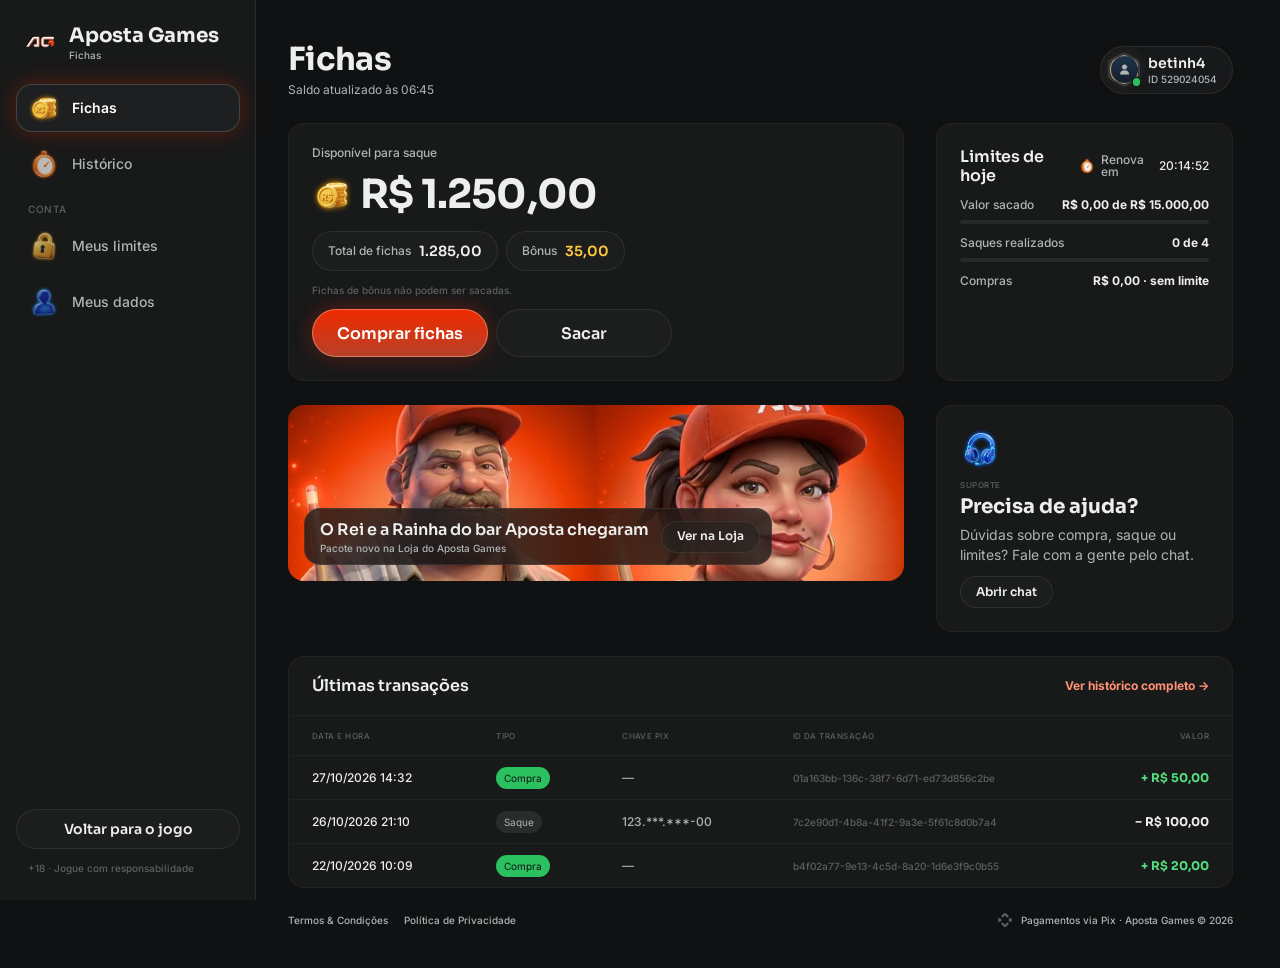
==== commit f3d37ba3: "Header: saldo com dropdown (Saldo total, geral, Bônus, Bônus Fidelidade, livre pra saque, Sacar | Co" ====
--- a/fichas/index.html
+++ b/fichas/index.html
@@ -10,9 +10,9 @@
 <link rel="preconnect" href="https://fonts.googleapis.com">
 <link rel="preconnect" href="https://fonts.gstatic.com" crossorigin>
 <link rel="stylesheet" href="https://fonts.googleapis.com/css2?family=Inter:wght@400;500;600;700&family=Sora:wght@600;700;800&display=swap">
-<link rel="stylesheet" href="../css/tokens.css?v=20261027h">
-<link rel="stylesheet" href="../css/ui.css?v=20261027h">
-<link rel="stylesheet" href="fichas.css?v=20261027h">
+<link rel="stylesheet" href="../css/tokens.css?v=20261117d">
+<link rel="stylesheet" href="../css/ui.css?v=20261117d">
+<link rel="stylesheet" href="fichas.css?v=20261117d">
 </head>
 <body>
 <svg width="0" height="0" style="position:absolute" aria-hidden="true">
@@ -35,6 +35,6 @@
 <div class="veil" id="veil" hidden><section class="drawer" id="drawer" role="dialog" aria-modal="true"></section></div>
 <div class="toast" id="toast"><span class="hint-pill" id="toastTxt"></span></div>
 
-<script src="fichas.js?v=20261027h"></script>
+<script src="fichas.js?v=20261117d"></script>
 </body>
 </html>
--- a/css/tokens.css
+++ b/css/tokens.css
@@ -32,7 +32,7 @@
   /* games */
   --game-truco:#e5484d; --game-paulista:#3b74f5; --game-cacheta:#8752f2; --game-tranca:#2cc160; --game-buraco:#1f9a4a;
   --game-poker:#0fa968; --game-sinuca:#2fa35a; --game-todos:#ff3d00; --game-domino:#14b8a6; --game-dama:#f76b15; --game-xadrez:#5b6cff;
-  --game-paulista-tint:#3b74f53d; --game-truco-tint:#e5484d3d; --game-cacheta-tint:#8752f23d; --game-buraco-tint:#1f9a4a3d;
+  --game-paulista-tint:#3b74f53d; --game-truco-tint:#e5484d3d; --game-cacheta-tint:#8752f23d; --game-buraco-tint:#1f9a4a3d; --game-poker-tint:#0fa9683d; --game-sinuca-tint:#2fa35a3d;
   /* crew */
   --crew-engenheiro:#4fb3ff; --crew-comandante:#f5c542; --crew-piloto:#ff5a36; --crew-navegador:#e86bff; --crew-explorador:#4dffb8;
   --crew-bar:#ff9f43; --crew-reis:#34d399; --crew-nobru:#3d8bff; --crew-inhui:#ff4fb0;
@@ -40,6 +40,7 @@
   --stake-padrao-top:#75210e; --stake-padrao-bottom:#3c140b; --stake-iniciante-top:#1f9a4a; --stake-iniciante-bottom:#1f502c;
   --table-card-top:#1f5a4a; --table-card-bottom:#0f2e2a; --table-stake:#ffc841;
   --plus-bg:#52de7e; --plus-icon:#101112;
+  --btn-success-top:#52de7e; --btn-success-bg:#1f9a4a; /* DS button-glass ☰ Type=Success (Comprar) */
   /* cards */
   --card-face:#ffffff; --card-border:#9ea2a4; --suit-red:#c72c3d; --suit-black:#141922; --back-top:#8e321d; --back-bottom:#540d00;
   /* seat timer */
--- a/css/ui.css
+++ b/css/ui.css
@@ -8,6 +8,7 @@
 [role="button"]{cursor:pointer;-webkit-tap-highlight-color:transparent;-webkit-user-select:none;user-select:none;outline:0}
 input{font:inherit;color:inherit;border:0;background:none;outline:0;padding:0;margin:0;min-width:0}
 img,video{display:block;max-width:100%;user-select:none;-webkit-user-drag:none}
+video::-webkit-media-controls,video::-webkit-media-controls-start-playback-button,video::-webkit-media-controls-overlay-play-button{display:none!important;-webkit-appearance:none} /* sem botão de play: os vídeos são fundo */
 svg{display:block}
 [hidden]{display:none!important}
 .ic{flex:none;object-fit:contain;pointer-events:none}
@@ -50,6 +51,45 @@
 .cpill.bonus .t b{color:var(--text-prize)}
 .cpill .plus{width:20px;height:20px;border-radius:10px;background:var(--plus-bg);display:grid;place-items:center;flex:none}
 .cpill .plus svg{width:12px;height:12px;fill:var(--plus-icon)}
+/* saldo com seta: abre o dropdown (DS header-game ◉ Expanded) */
+.cpill .chev{width:20px;height:20px;display:grid;place-items:center;flex:none}
+.cpill .chev svg{width:10px;height:10px;fill:var(--text-muted);transform:rotate(90deg);transition:transform .2s}
+.cpill.open{box-shadow:inset 0 0 0 1px var(--border-strong)} .cpill.open .chev svg{transform:rotate(-90deg)}
+.hdr .hbuy{flex:1;min-width:0}
+/* dropdown do saldo (DS balance-panel) · celular: preso embaixo do header */
+.baldrop{position:absolute;left:0;right:0;top:64px;bottom:0;z-index:45;background:var(--bga-default-75);animation:fade .15s both}
+.balp{display:flex;flex-direction:column;gap:16px;max-height:100%;overflow:auto;padding:16px 16px 24px;background:var(--bg-subtle);border-radius:0 0 24px 24px;box-shadow:inset 0 -1px 0 var(--hl-subtle),0 16px 40px rgba(0,0,0,.4);animation:balIn .22s cubic-bezier(.2,.8,.2,1) both}
+@keyframes balIn{from{transform:translateY(-12px);opacity:0}}
+.balp .top{display:flex;justify-content:space-between;align-items:flex-start}
+.balp .top small{font:500 12px/1.2 var(--f-ui);color:var(--text-muted)}
+.balp .tv{display:flex;align-items:center;gap:8px;margin-top:4px}
+.balp .tv b{font:700 32px/1.2 var(--f-display);letter-spacing:-.02em;font-variant-numeric:tabular-nums}
+.balp .eye,.balp .x{display:grid;place-items:center;width:28px;height:28px}
+.balp .eye svg{width:20px;height:20px;fill:var(--text-muted)}
+.balp .x svg{width:12px;height:12px;fill:var(--text-muted);transform:rotate(-90deg)}
+.balp .rows{display:flex;flex-direction:column;gap:12px}
+.balp .kv{display:flex;justify-content:space-between;gap:12px;font:400 14px/1.4 var(--f-ui);color:var(--text-muted)}
+.balp .kv b{font-weight:400;color:var(--text-default);font-variant-numeric:tabular-nums;text-align:right}
+.balp hr{border:0;height:1px;background:var(--border-muted);margin:0}
+.balp .acts{display:flex;gap:12px} .balp .acts .btn{flex:1}
+/* Bônus Fidelidade (DS _loyalty-bonus): Resgatar quando tem valor · Juntando com a seta que abre as regras */
+.fid{display:flex;flex-direction:column;gap:12px;padding:8px 12px 8px 8px;border-radius:24px;background:var(--bga-strong-50);box-shadow:inset 0 0 0 1px var(--border-muted)}
+.fid.ready{flex-direction:row;align-items:center;gap:8px}
+.fid .ic{width:28px;height:28px;flex:none}
+.fid .t{flex:1;min-width:0;display:flex;flex-direction:column;gap:2px;text-align:left}
+.fid .t b{font:400 14px/1.3 var(--f-ui);color:var(--text-default)}
+.fid .t small{font:500 10px/1.2 var(--f-ui);color:var(--text-muted)}
+.fid .v{font:400 14px/1 var(--f-ui);font-variant-numeric:tabular-nums}
+.fid .row{display:flex;align-items:center;gap:8px;width:100%}
+.fid .chev{width:20px;height:20px;display:grid;place-items:center;flex:none}
+.fid .chev svg{width:10px;height:10px;fill:var(--text-muted);transform:rotate(90deg);transition:transform .2s}
+.fid.open{border-radius:16px;padding:8px 12px 12px 8px} .fid.open .chev svg{transform:rotate(-90deg)}
+.fid .more{display:flex;flex-direction:column;gap:12px}
+.fid .wk{display:flex;flex-direction:column;gap:4px;padding:12px;border-radius:12px;background:var(--bga-default-50);box-shadow:inset 0 0 0 1px var(--border-muted)}
+.fid .wk small{font:500 12px/1.2 var(--f-ui);color:var(--text-muted)}
+.fid .wk b{font:700 20px/1.2 var(--f-display);color:var(--text-prize);font-variant-numeric:tabular-nums}
+.fid p{margin:0;font:400 12px/1.5 var(--f-ui);color:var(--text-muted)}
+.fid .kv{font-size:12px}
 .hbell{position:relative;width:36px;height:36px;border-radius:18px;background:var(--bga-strong-50);box-shadow:inset 0 0 0 1px var(--border-muted);display:grid;place-items:center;flex:none}
 .hbell .ic{width:28px;height:28px}
 .hbell i{position:absolute;left:28px;top:0;width:8px;height:8px;border-radius:50%;background:var(--notification-error)}
@@ -122,6 +162,7 @@
 .btn.m44{height:44px;border-radius:22px}
 .btn.pri{background:linear-gradient(180deg,var(--btn-primary-top),var(--btn-primary-bg));box-shadow:inset 0 0 0 1px var(--hl),0 0 20px var(--glow-info);color:var(--btn-primary-text)}
 .btn.sec{background:var(--bga-strong-50);box-shadow:inset 0 0 0 1px var(--border-muted);color:var(--text-default)}
+.btn.ok{background:linear-gradient(180deg,var(--btn-success-top),var(--btn-success-bg));box-shadow:inset 0 0 0 1px var(--hl),0 0 20px var(--glow-success);color:#fff}
 .btn:disabled,.btn.dis{background:var(--btn-disabled-bg);box-shadow:none;color:var(--btn-disabled-text);pointer-events:none}
 .btn.danger-txt{background:none;box-shadow:none;color:var(--text-error);font:500 14px/1 var(--f-ui)}
 .btn.fill{flex:1;min-width:0}
@@ -136,9 +177,9 @@
 .bicon.s28{width:28px;height:28px;border-radius:14px}.bicon.s28 svg{width:16px;height:16px}
 
 /* ---------- tag ---------- */
-.tag{display:inline-flex;align-items:center;gap:4px;padding:2px 8px;border-radius:999px;font:600 12px/14px var(--f-display);white-space:nowrap;flex:none}
+.tag{display:inline-flex;align-items:center;gap:4px;padding:2px 8px;border-radius:999px;font:400 12px/18px var(--f-ui);white-space:nowrap;flex:none}
 .tag.neutral{background:#ffffff14;color:var(--text-muted)}
-.tag.gold{background:#ff927629;color:var(--text-brand);box-shadow:inset 0 0 0 1px #ffd1c58c}
+.tag.gold{padding:3px 8px;background:#ff927629;color:#fff;box-shadow:inset 0 0 0 1px #ffd1c58c}
 .tag.success{background:var(--sys-success);color:var(--bg-default)}
 .tag.danger{background:var(--sys-error);color:var(--text-default)}
 .tag.info{background:var(--sys-info);color:var(--text-default)}
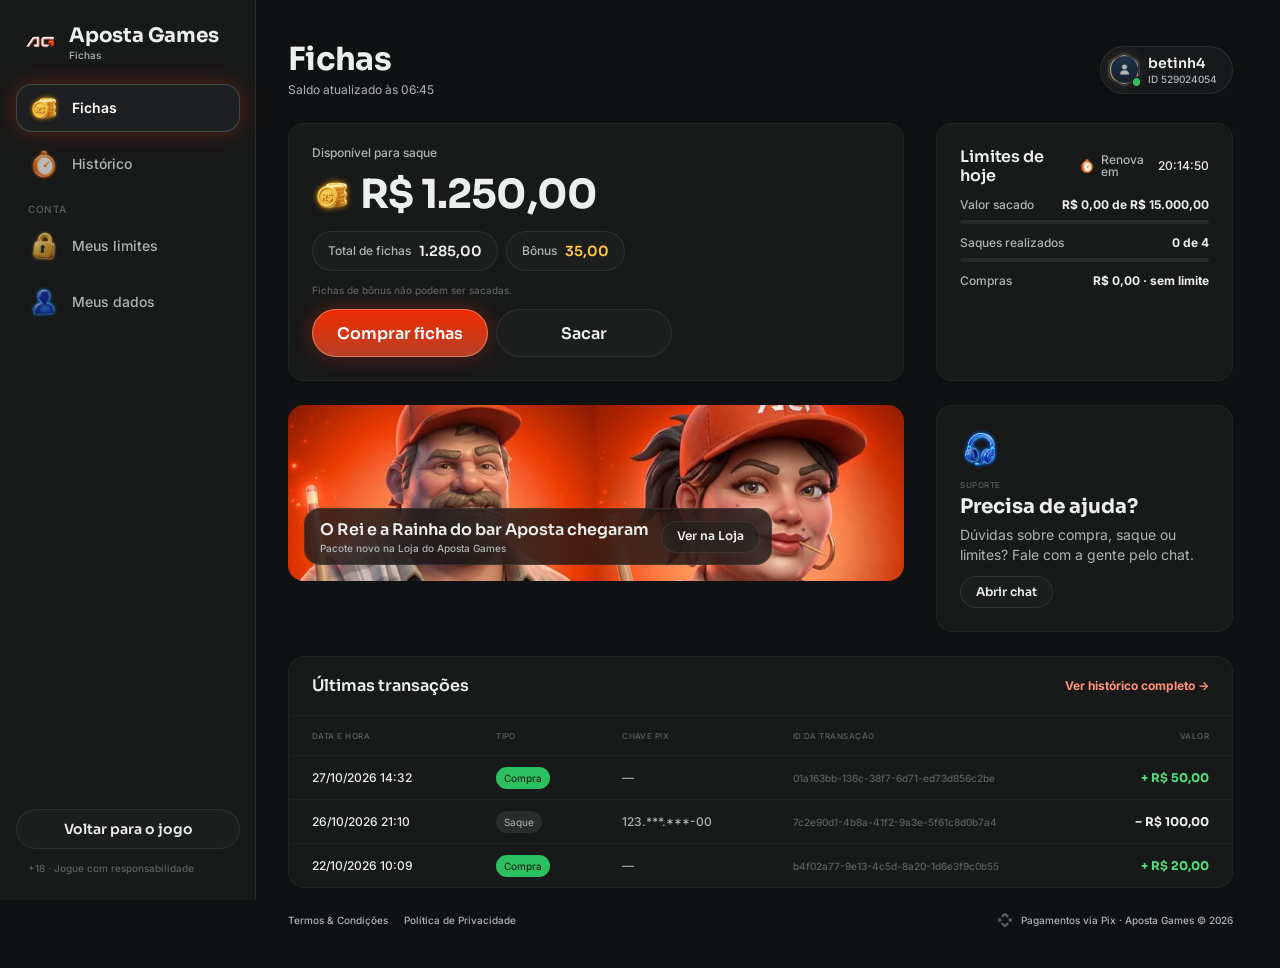
==== commit c4401bf3: "Loja como na produção + promoção: pacotes a R$ 9,90 com as famílias da página Skins, pacote da marca" ====
--- a/fichas/index.html
+++ b/fichas/index.html
@@ -10,9 +10,9 @@
 <link rel="preconnect" href="https://fonts.googleapis.com">
 <link rel="preconnect" href="https://fonts.gstatic.com" crossorigin>
 <link rel="stylesheet" href="https://fonts.googleapis.com/css2?family=Inter:wght@400;500;600;700&family=Sora:wght@600;700;800&display=swap">
-<link rel="stylesheet" href="../css/tokens.css?v=20261117d">
-<link rel="stylesheet" href="../css/ui.css?v=20261117d">
-<link rel="stylesheet" href="fichas.css?v=20261117d">
+<link rel="stylesheet" href="../css/tokens.css?v=20261119a">
+<link rel="stylesheet" href="../css/ui.css?v=20261119a">
+<link rel="stylesheet" href="fichas.css?v=20261119a">
 </head>
 <body>
 <svg width="0" height="0" style="position:absolute" aria-hidden="true">
@@ -35,6 +35,6 @@
 <div class="veil" id="veil" hidden><section class="drawer" id="drawer" role="dialog" aria-modal="true"></section></div>
 <div class="toast" id="toast"><span class="hint-pill" id="toastTxt"></span></div>
 
-<script src="fichas.js?v=20261117d"></script>
+<script src="fichas.js?v=20261119a"></script>
 </body>
 </html>
--- a/css/tokens.css
+++ b/css/tokens.css
@@ -36,6 +36,8 @@
   /* crew */
   --crew-engenheiro:#4fb3ff; --crew-comandante:#f5c542; --crew-piloto:#ff5a36; --crew-navegador:#e86bff; --crew-explorador:#4dffb8;
   --crew-bar:#ff9f43; --crew-reis:#34d399; --crew-nobru:#3d8bff; --crew-inhui:#ff4fb0;
+  /* famílias da página Skins (mesma cor da chamada do Truco) */
+  --crew-laje:#ff7f50; --crew-portaria:#3ddc84; --crew-live:#b45cff; --crew-feira:#ffa62b; --crew-navalha:#ff4fb0; --crew-varzea:#5be37d; --crew-oficina:#3db8ff; --crew-posto:#ff3b4a; --crew-fliper:#a45cff; --crew-grau:#4fa3ff; --crew-palpite:#f2b233;
   /* stake / table */
   --stake-padrao-top:#75210e; --stake-padrao-bottom:#3c140b; --stake-iniciante-top:#1f9a4a; --stake-iniciante-bottom:#1f502c;
   --table-card-top:#1f5a4a; --table-card-bottom:#0f2e2a; --table-stake:#ffc841;
--- a/css/ui.css
+++ b/css/ui.css
@@ -60,10 +60,9 @@
 .baldrop{position:absolute;left:0;right:0;top:64px;bottom:0;z-index:45;background:var(--bga-default-75);animation:fade .15s both}
 .balp{display:flex;flex-direction:column;gap:16px;max-height:100%;overflow:auto;padding:16px 16px 24px;background:var(--bg-subtle);border-radius:0 0 24px 24px;box-shadow:inset 0 -1px 0 var(--hl-subtle),0 16px 40px rgba(0,0,0,.4);animation:balIn .22s cubic-bezier(.2,.8,.2,1) both}
 @keyframes balIn{from{transform:translateY(-12px);opacity:0}}
-.balp .top{display:flex;justify-content:space-between;align-items:flex-start}
+.balp .top{display:flex;justify-content:space-between;align-items:center}
 .balp .top small{font:500 12px/1.2 var(--f-ui);color:var(--text-muted)}
-.balp .tv{display:flex;align-items:center;gap:8px;margin-top:4px}
-.balp .tv b{font:700 32px/1.2 var(--f-display);letter-spacing:-.02em;font-variant-numeric:tabular-nums}
+.balp .tv{display:flex;align-items:center;gap:4px}
 .balp .eye,.balp .x{display:grid;place-items:center;width:28px;height:28px}
 .balp .eye svg{width:20px;height:20px;fill:var(--text-muted)}
 .balp .x svg{width:12px;height:12px;fill:var(--text-muted);transform:rotate(-90deg)}
